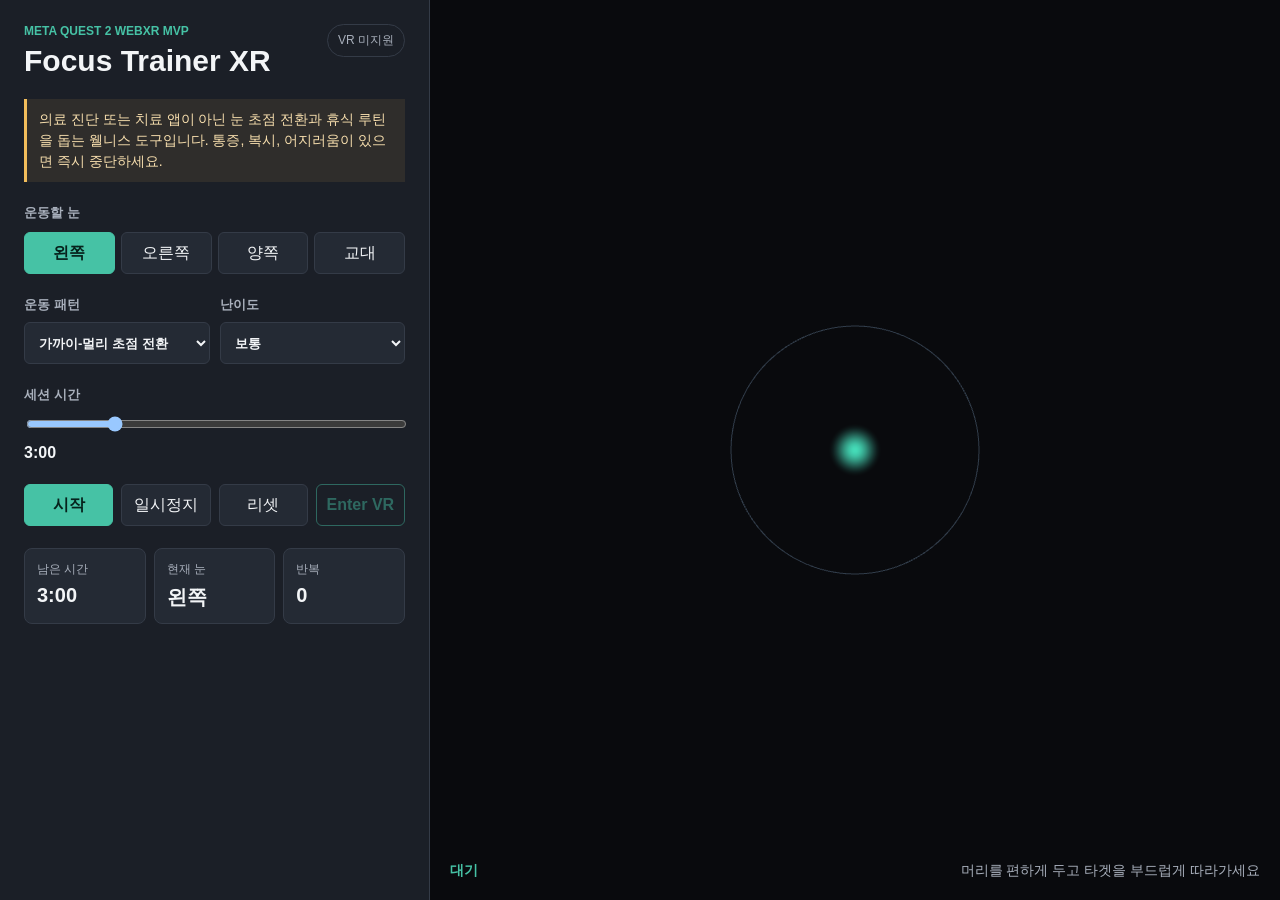
==== index.html @ 345c259d "Initial Focus Trainer XR app" ====
<!doctype html>
<html lang="ko">
<head>
  <meta charset="utf-8">
  <meta name="viewport" content="width=device-width, initial-scale=1">
  <title>Focus Trainer XR</title>
  <link rel="stylesheet" href="./styles.css">
</head>
<body>
  <main class="app-shell">
    <section class="control-panel" aria-label="Exercise controls">
      <div class="brand-row">
        <div>
          <p class="eyebrow">Meta Quest 2 WebXR MVP</p>
          <h1>Focus Trainer XR</h1>
        </div>
        <div class="status-pill" id="xrStatus">XR 확인 중</div>
      </div>

      <div class="notice">
        의료 진단 또는 치료 앱이 아닌 눈 초점 전환과 휴식 루틴을 돕는 웰니스 도구입니다.
        통증, 복시, 어지러움이 있으면 즉시 중단하세요.
      </div>

      <div class="field-group">
        <label>운동할 눈</label>
        <div class="segmented" role="radiogroup" aria-label="Eye mode">
          <button class="mode-button active" data-eye-mode="left" type="button">왼쪽</button>
          <button class="mode-button" data-eye-mode="right" type="button">오른쪽</button>
          <button class="mode-button" data-eye-mode="both" type="button">양쪽</button>
          <button class="mode-button" data-eye-mode="alternate" type="button">교대</button>
        </div>
      </div>

      <div class="field-grid">
        <label>
          운동 패턴
          <select id="patternSelect">
            <option value="depth">가까이-멀리 초점 전환</option>
            <option value="horizontal">좌우 추적</option>
            <option value="vertical">상하 추적</option>
            <option value="circle">원형 추적</option>
          </select>
        </label>
        <label>
          난이도
          <select id="difficultySelect">
            <option value="easy">쉬움</option>
            <option value="normal" selected>보통</option>
            <option value="calm">천천히</option>
          </select>
        </label>
      </div>

      <div class="slider-row">
        <label for="durationInput">세션 시간</label>
        <input id="durationInput" type="range" min="60" max="600" step="30" value="180">
        <output id="durationOutput">3:00</output>
      </div>

      <div class="button-row">
        <button id="startButton" class="primary" type="button">시작</button>
        <button id="pauseButton" type="button">일시정지</button>
        <button id="resetButton" type="button">리셋</button>
        <button id="xrButton" class="primary ghost" type="button" disabled>Enter VR</button>
      </div>

      <div class="session-stats" aria-live="polite">
        <div>
          <span>남은 시간</span>
          <strong id="timeRemaining">3:00</strong>
        </div>
        <div>
          <span>현재 눈</span>
          <strong id="activeEyeLabel">왼쪽</strong>
        </div>
        <div>
          <span>반복</span>
          <strong id="repCount">0</strong>
        </div>
      </div>
    </section>

    <section class="scene-panel" aria-label="3D preview">
      <canvas id="xrCanvas"></canvas>
      <div class="scene-overlay">
        <span id="phaseLabel">대기</span>
        <span>머리를 편하게 두고 타겟을 부드럽게 따라가세요</span>
      </div>
    </section>
  </main>

  <script type="module" src="./src/app.js"></script>
</body>
</html>
---- styles.css ----
:root {
  color-scheme: dark;
  --bg: #111318;
  --panel: #1b1f27;
  --panel-2: #242a34;
  --text: #f3f5f7;
  --muted: #a9b0bc;
  --line: #343b47;
  --accent: #46c2a5;
  --accent-2: #f2bd5b;
  --danger: #ff7d7d;
}

* {
  box-sizing: border-box;
}

body {
  margin: 0;
  min-height: 100vh;
  background: var(--bg);
  color: var(--text);
  font-family: Arial, Helvetica, sans-serif;
}

button,
select,
input {
  font: inherit;
}

.app-shell {
  min-height: 100vh;
  display: grid;
  grid-template-columns: minmax(340px, 430px) 1fr;
}

.control-panel {
  padding: 24px;
  background: var(--panel);
  border-right: 1px solid var(--line);
  display: flex;
  flex-direction: column;
  gap: 22px;
}

.brand-row {
  display: flex;
  align-items: flex-start;
  justify-content: space-between;
  gap: 16px;
}

.eyebrow {
  margin: 0 0 6px;
  color: var(--accent);
  font-size: 12px;
  font-weight: 700;
  text-transform: uppercase;
}

h1 {
  margin: 0;
  font-size: 30px;
  line-height: 1.1;
}

.status-pill {
  flex: 0 0 auto;
  border: 1px solid var(--line);
  border-radius: 999px;
  padding: 7px 10px;
  color: var(--muted);
  font-size: 12px;
}

.notice {
  border-left: 3px solid var(--accent-2);
  padding: 10px 12px;
  background: rgba(242, 189, 91, 0.09);
  color: #f8dfae;
  line-height: 1.5;
  font-size: 14px;
}

.field-group,
.field-grid,
.slider-row {
  display: grid;
  gap: 10px;
}

.field-grid {
  grid-template-columns: 1fr 1fr;
}

label {
  display: grid;
  gap: 8px;
  color: var(--muted);
  font-size: 13px;
  font-weight: 700;
}

select,
input[type="range"] {
  width: 100%;
}

select {
  min-height: 42px;
  border: 1px solid var(--line);
  border-radius: 6px;
  background: var(--panel-2);
  color: var(--text);
  padding: 0 10px;
}

.segmented {
  display: grid;
  grid-template-columns: repeat(4, 1fr);
  gap: 6px;
}

button {
  min-height: 42px;
  border: 1px solid var(--line);
  border-radius: 6px;
  background: var(--panel-2);
  color: var(--text);
  cursor: pointer;
}

button:hover {
  border-color: var(--accent);
}

button:disabled {
  opacity: 0.45;
  cursor: not-allowed;
}

.mode-button.active,
.primary {
  background: var(--accent);
  border-color: var(--accent);
  color: #06221c;
  font-weight: 800;
}

.ghost {
  background: transparent;
  color: var(--accent);
}

.slider-row {
  grid-template-columns: 1fr;
}

.slider-row output {
  color: var(--text);
  font-weight: 800;
}

.button-row {
  display: grid;
  grid-template-columns: repeat(4, minmax(0, 1fr));
  gap: 8px;
}

.session-stats {
  display: grid;
  grid-template-columns: repeat(3, 1fr);
  gap: 8px;
}

.session-stats div {
  padding: 12px;
  background: var(--panel-2);
  border: 1px solid var(--line);
  border-radius: 8px;
}

.session-stats span {
  display: block;
  color: var(--muted);
  font-size: 12px;
  margin-bottom: 6px;
}

.session-stats strong {
  font-size: 20px;
}

.scene-panel {
  position: relative;
  min-height: 100vh;
  overflow: hidden;
  background: #090a0d;
}

#xrCanvas {
  display: block;
  width: 100%;
  height: 100%;
}

.scene-overlay {
  position: absolute;
  left: 20px;
  right: 20px;
  bottom: 20px;
  display: flex;
  justify-content: space-between;
  gap: 16px;
  color: var(--muted);
  pointer-events: none;
  font-size: 14px;
}

#phaseLabel {
  color: var(--accent);
  font-weight: 800;
}

@media (max-width: 880px) {
  .app-shell {
    grid-template-columns: 1fr;
  }

  .control-panel {
    border-right: 0;
    border-bottom: 1px solid var(--line);
  }

  .scene-panel {
    min-height: 58vh;
  }

  .field-grid,
  .button-row {
    grid-template-columns: 1fr 1fr;
  }
}
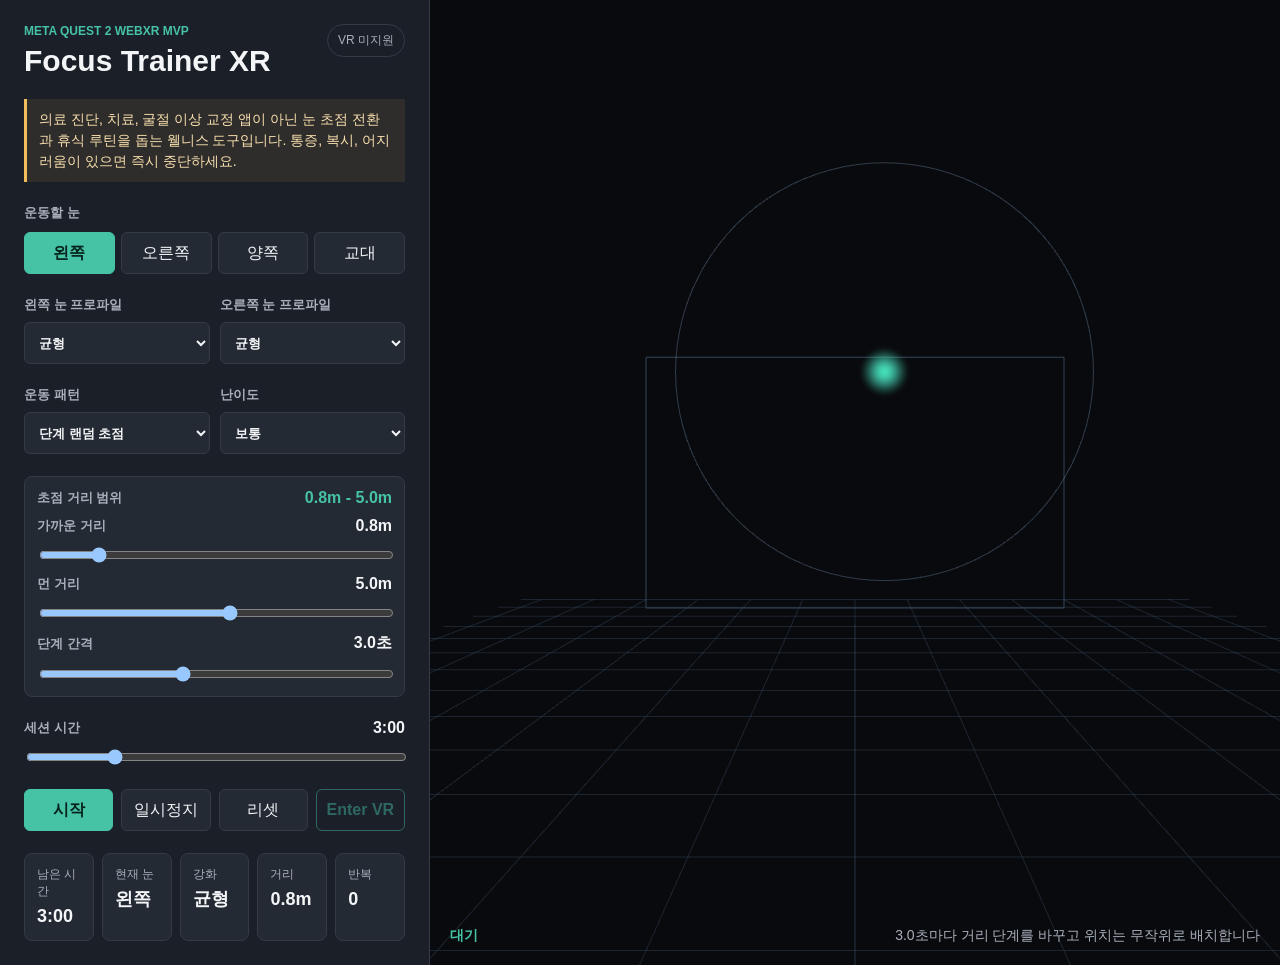
==== commit 77278a63: "Add depth background and stepped random focus" ====
--- a/index.html
+++ b/index.html
@@ -18,7 +18,7 @@
       </div>
 
       <div class="notice">
-        의료 진단 또는 치료 앱이 아닌 눈 초점 전환과 휴식 루틴을 돕는 웰니스 도구입니다.
+        의료 진단, 치료, 굴절 이상 교정 앱이 아닌 눈 초점 전환과 휴식 루틴을 돕는 웰니스 도구입니다.
         통증, 복시, 어지러움이 있으면 즉시 중단하세요.
       </div>
 
@@ -34,8 +34,28 @@
 
       <div class="field-grid">
         <label>
+          왼쪽 눈 프로파일
+          <select id="leftProfileSelect">
+            <option value="balanced" selected>균형</option>
+            <option value="myopia">근시 성향 - 원거리 강조</option>
+            <option value="hyperopia">원시 성향 - 근거리 강조</option>
+          </select>
+        </label>
+        <label>
+          오른쪽 눈 프로파일
+          <select id="rightProfileSelect">
+            <option value="balanced" selected>균형</option>
+            <option value="myopia">근시 성향 - 원거리 강조</option>
+            <option value="hyperopia">원시 성향 - 근거리 강조</option>
+          </select>
+        </label>
+      </div>
+
+      <div class="field-grid">
+        <label>
           운동 패턴
           <select id="patternSelect">
+            <option value="steppedRandom" selected>단계 랜덤 초점</option>
             <option value="depth">가까이-멀리 초점 전환</option>
             <option value="horizontal">좌우 추적</option>
             <option value="vertical">상하 추적</option>
@@ -52,10 +72,32 @@
         </label>
       </div>
 
+      <div class="range-card">
+        <div class="range-header">
+          <label for="nearDistanceInput">초점 거리 범위</label>
+          <output id="distanceRangeOutput">0.8m - 5.0m</output>
+        </div>
+        <div class="slider-row">
+          <span>가까운 거리</span>
+          <output id="nearDistanceOutput">0.8m</output>
+          <input id="nearDistanceInput" type="range" min="0.4" max="3" step="0.1" value="0.8">
+        </div>
+        <div class="slider-row">
+          <span>먼 거리</span>
+          <output id="farDistanceOutput">5.0m</output>
+          <input id="farDistanceInput" type="range" min="1.5" max="8" step="0.1" value="5">
+        </div>
+        <div class="slider-row">
+          <span>단계 간격</span>
+          <output id="stepIntervalOutput">3.0초</output>
+          <input id="stepIntervalInput" type="range" min="1" max="6" step="0.5" value="3">
+        </div>
+      </div>
+
       <div class="slider-row">
         <label for="durationInput">세션 시간</label>
+        <output id="durationOutput">3:00</output>
         <input id="durationInput" type="range" min="60" max="600" step="30" value="180">
-        <output id="durationOutput">3:00</output>
       </div>
 
       <div class="button-row">
@@ -75,6 +117,14 @@
           <strong id="activeEyeLabel">왼쪽</strong>
         </div>
         <div>
+          <span>강화</span>
+          <strong id="activeProfileLabel">균형</strong>
+        </div>
+        <div>
+          <span>거리</span>
+          <strong id="activeDistanceLabel">0.8m</strong>
+        </div>
+        <div>
           <span>반복</span>
           <strong id="repCount">0</strong>
         </div>
@@ -85,7 +135,7 @@
       <canvas id="xrCanvas"></canvas>
       <div class="scene-overlay">
         <span id="phaseLabel">대기</span>
-        <span>머리를 편하게 두고 타겟을 부드럽게 따라가세요</span>
+        <span id="instructionLabel">머리를 편하게 두고 타겟을 부드럽게 따라가세요</span>
       </div>
     </section>
   </main>
--- a/styles.css
+++ b/styles.css
@@ -85,7 +85,8 @@
 
 .field-group,
 .field-grid,
-.slider-row {
+.slider-row,
+.range-card {
   display: grid;
   gap: 10px;
 }
@@ -157,9 +158,42 @@
   grid-template-columns: 1fr;
 }
 
+.range-card {
+  padding: 12px;
+  background: var(--panel-2);
+  border: 1px solid var(--line);
+  border-radius: 8px;
+}
+
+.range-header,
+.slider-row {
+  display: grid;
+  grid-template-columns: 1fr minmax(130px, auto);
+  align-items: center;
+  gap: 10px;
+}
+
+.range-header label,
+.slider-row span {
+  color: var(--muted);
+  font-size: 13px;
+  font-weight: 700;
+}
+
+.slider-row input[type="range"] {
+  grid-column: 1 / -1;
+}
+
+.range-header output {
+  color: var(--accent);
+  font-weight: 800;
+  text-align: right;
+}
+
 .slider-row output {
   color: var(--text);
   font-weight: 800;
+  text-align: right;
 }
 
 .button-row {
@@ -170,7 +204,7 @@
 
 .session-stats {
   display: grid;
-  grid-template-columns: repeat(3, 1fr);
+  grid-template-columns: repeat(5, 1fr);
   gap: 8px;
 }
 
@@ -189,7 +223,9 @@
 }
 
 .session-stats strong {
-  font-size: 20px;
+  font-size: 18px;
+  line-height: 1.2;
+  overflow-wrap: anywhere;
 }
 
 .scene-panel {
@@ -241,4 +277,8 @@
   .button-row {
     grid-template-columns: 1fr 1fr;
   }
-}
+
+  .session-stats {
+    grid-template-columns: 1fr 1fr;
+  }
+}
